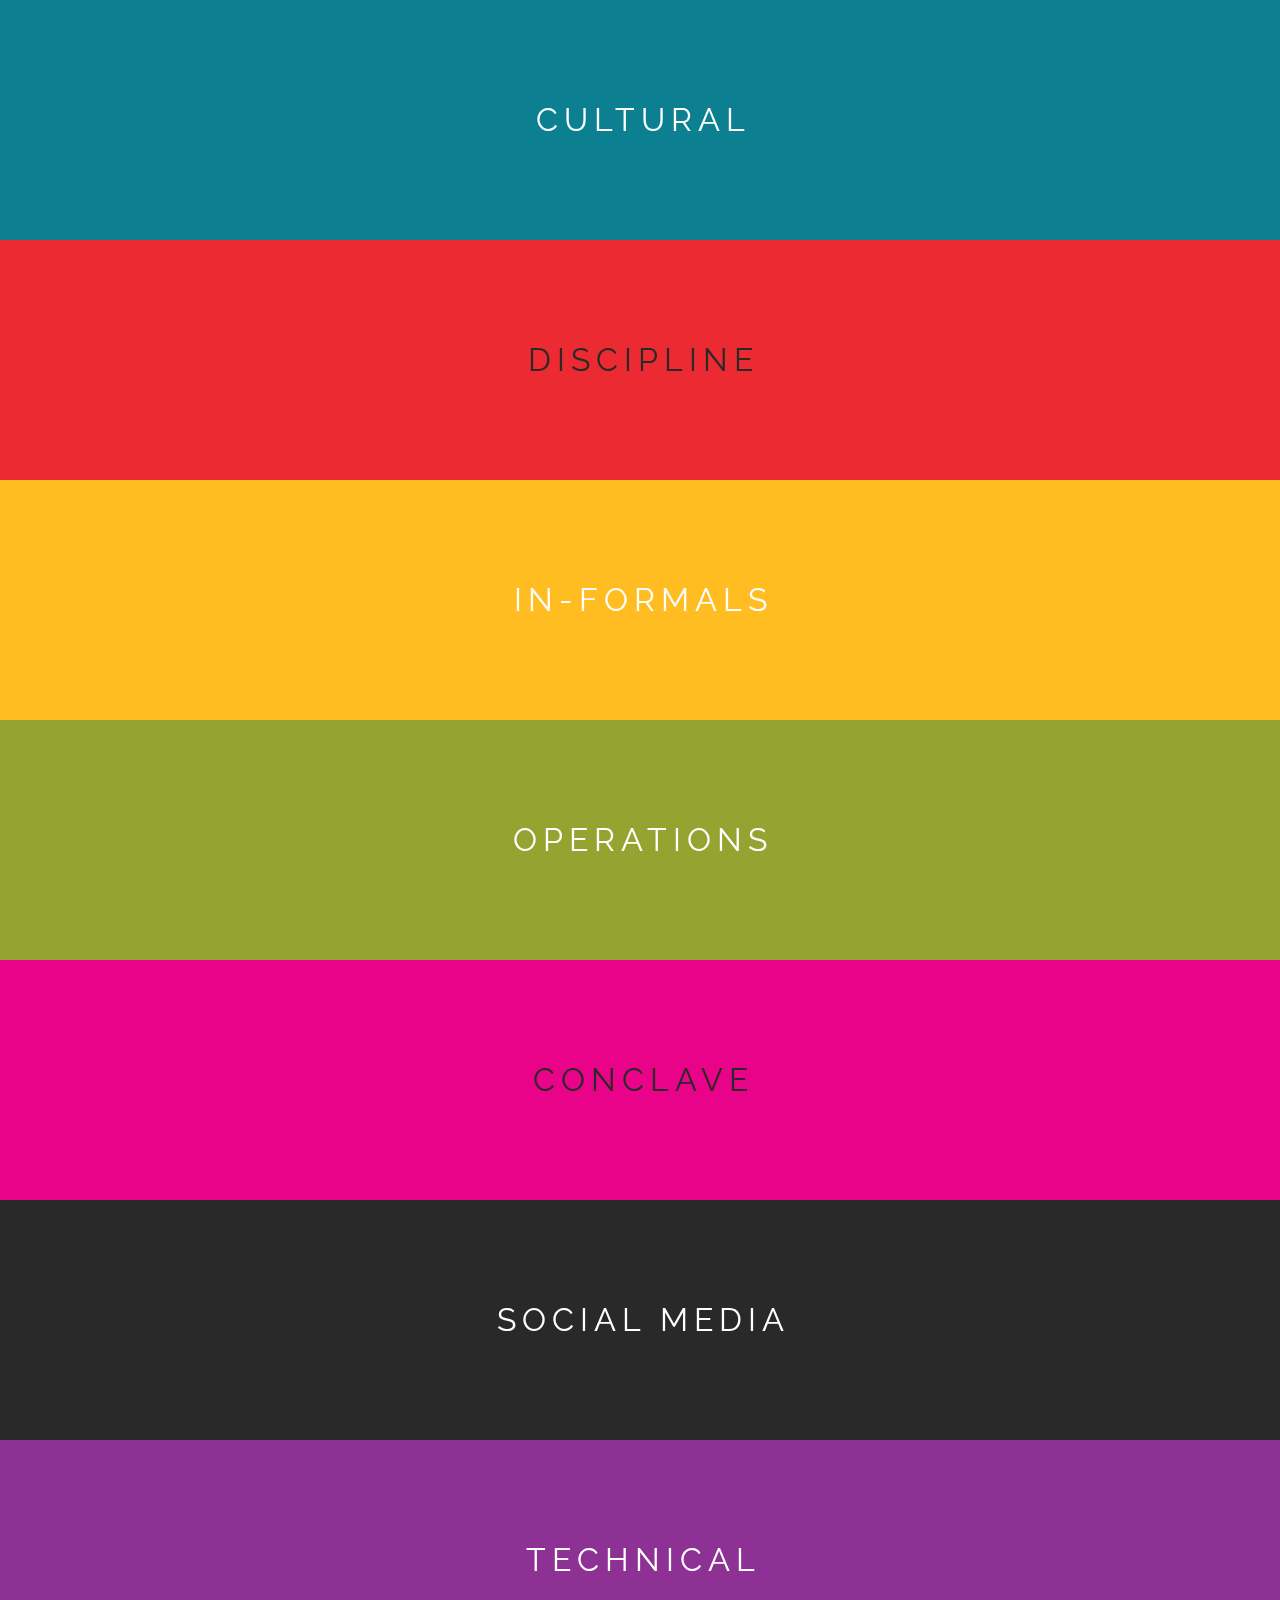
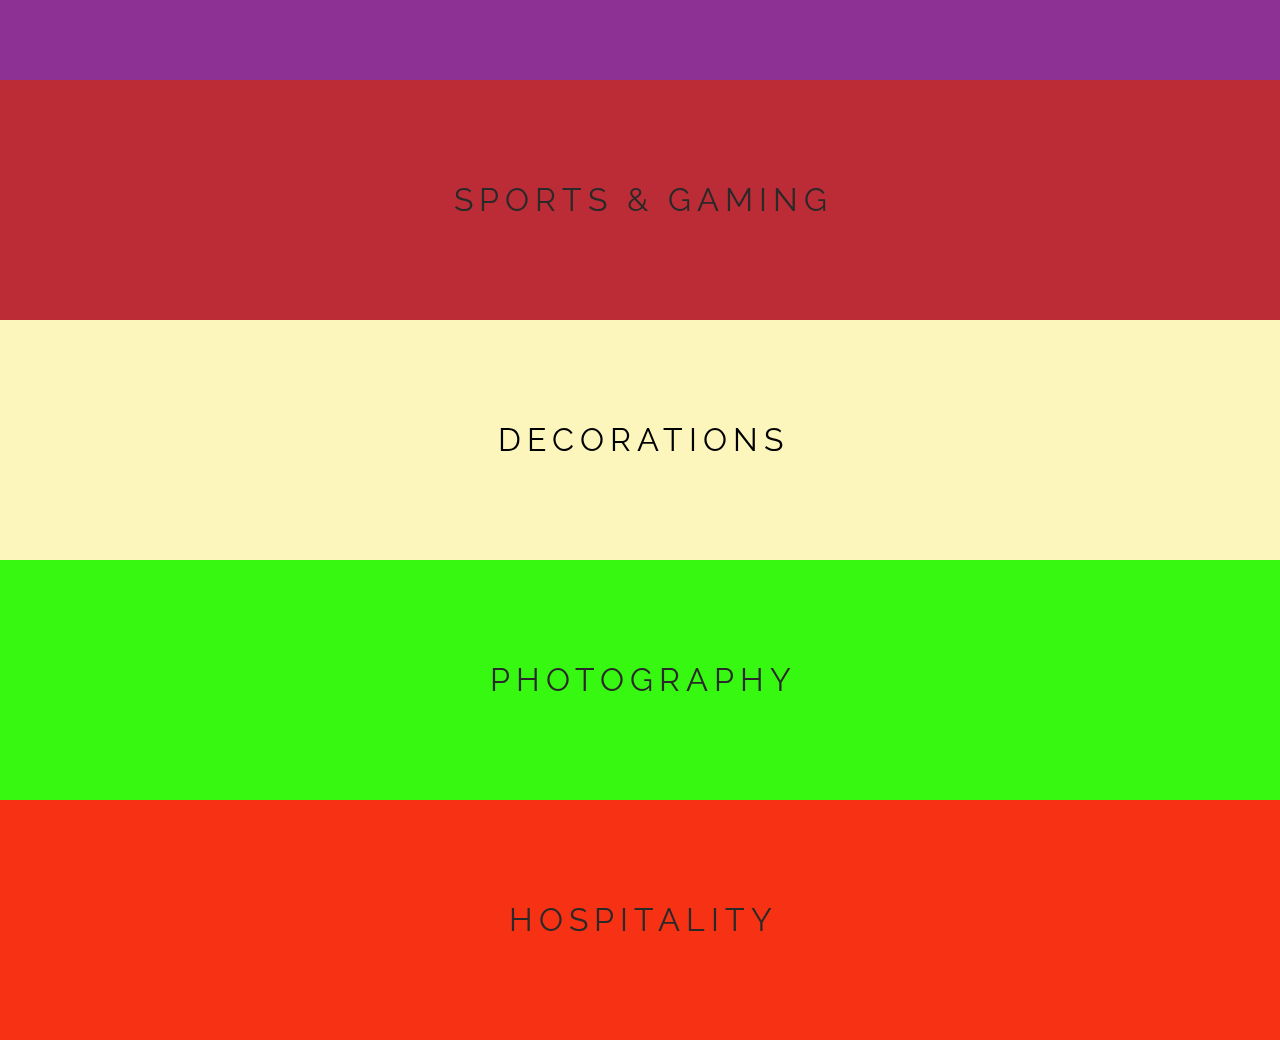
==== registration.html @ 38a3011b "ADDED REGISTRATION PAGE" ====
<!doctype html>
<html lang="en">
    <head>
        <meta charset="utf-8">
        <title>Samvid'20|Registration</title>
        <link id="icon" rel="icon" href="image/favicon.png">
        <meta name="viewport" content="width=device-width, initial-scale=1">
        <link rel="stylesheet" type="text/css" href="https://stackpath.bootstrapcdn.com/font-awesome/4.7.0/css/font-awesome.min.css">
        <link href="css1/bootstrap.css" rel="stylesheet" type="text/css" media="all" />
        <link href="css1/themify-icons.css" rel="stylesheet" type="text/css" media="all" />
        <link href="css1/flexslider.css" rel="stylesheet" type="text/css" media="all" />
        <link href="css1/lightbox.min.css" rel="stylesheet" type="text/css" media="all" />
        <link href="css1/ytplayer.css" rel="stylesheet" type="text/css" media="all" />
        <link href="css1/theme.css" rel="stylesheet" type="text/css" media="all" />
        <link href="css1/custom.css" rel="stylesheet" type="text/css" media="all" />
        <link href='http://fonts.googleapis.com/css?family=Lato:300,400%7CRaleway:100,400,300,500,600,700%7COpen+Sans:400,500,600' rel='stylesheet' type='text/css'>
            
    </head>
    <body class="scroll-assist">
        <div class="nav-container">
            <a id="top"></a>
            
        </div>
        <div class="main-container">
        	
            <section class="page-title page-title-3 image-bg overlay" style="background-color: #00A6BF" >
               
                <div class="container">
                    <div class="row" >
                        <div class="col-sm-12 text-center" >
                        		<a href="https://docs.google.com/forms/d/e/1FAIpQLSdg6oZujBaEdO6rq2VSc9vpoGULXGIgdNaW7DUbyad_zU6bHg/viewform?usp=sf_link">
                            <h3 class="uppercase mb0" >CULTURAL</h3>
                        </a>
                        </div>
                    </div>
                    <!--end of row-->
                </div>
                <!--end of container-->
                
            </section>
            <section class="page-title page-title-3 bg-secondary" style="background-color: #EB2B31">
                <div class="container">
                    <div class="row">
                        <div class="col-sm-12 text-center">
                        	<a href="https://docs.google.com/forms/d/e/1FAIpQLScBGgKpZ2NYuibgDZpDBfMTPeZqMitle542t1HJbQdmaGdaLQ/viewform?
usp=sf_link">
                            <h3 class="uppercase mb0">DISCIPLINE</h3>
                            </a>
                        </div>
                    </div>
                    <!--end of row-->
                </div>
                <!--end of container-->
                
            </section>
            <section class="page-title page-title-3 bg-dark" style="background-color: #FFBD21">
                <div class="container">
                    <div class="row">
                        <div class="col-sm-12 text-center">
                        	<a href="https://docs.google.com/forms/d/e/1FAIpQLSe2bZ2Pf0NYHZ5KgjE90LNUZMKmPjnwbZC8PQmCpOpCmMJXqg/viewform?usp=sf_link">
                            <h3 class="uppercase mb0">IN-FORMALS</h3>
                            </a>
                        </div>
                    </div>
                    <!--end of row-->
                </div>
                <!--end of container-->
                
            </section>
             <section class="page-title page-title-3 image-bg overlay" style="background-color: #C5D835">
                <div class="background-image-holder">
                    <img alt="Background Image" class="background-image" src="img/cover15.jpg" />
                </div>
                <div class="container">
                    <div class="row">
                        <div class="col-sm-12 text-center">
                        	<a href="https://docs.google.com/forms/d/e/1FAIpQLScmH8esftS0ryh6yEjAFq2piFKiWfhfMIO5OFE--J3hjny6sg/viewform?usp=sf_link">
                            <h3 class="uppercase mb0">OPERATIONS</h3>
                            </a>
                        </div>
                    </div>
                    <!--end of row-->
                </div>
                <!--end of container-->
                
            </section>
            <section class="page-title page-title-3 bg-secondary" style="background-color: #E90388">
                <div class="container">
                    <div class="row">
                        <div class="col-sm-12 text-center">
                        	<a href="https://docs.google.com/forms/d/e/1FAIpQLScHVY_7va77iNnobghunbje8pFJllLW6Md2PXJwHs7hRsc9BA/viewform?usp=sf_link">
                            <h3 class="uppercase mb0">CONCLAVE</h3>
                            </a>
                        </div>
                    </div>
                    <!--end of row-->
                </div>
                <!--end of container-->
                
            </section>
            <section class="page-title page-title-3 bg-dark">
                <div class="container">
                    <div class="row">
                        <div class="col-sm-12 text-center">
                        	<a href="https://docs.google.com/forms/d/e/1FAIpQLScQuCJIdkgBvXHtQlxykv0GSHYh146eq_ZfdMkEKgzE4U9jnQ/viewform?usp=sf_link">
                            <h3 class="uppercase mb0">SOCIAL MEDIA</h3>
                            </a>
                        </div>
                    </div>
                    <!--end of row-->
                </div>
                <!--end of container-->
                
            </section>
             <section class="page-title page-title-3 image-bg overlay" style="background-color: #BB36C4">
                <div class="background-image-holder">
                    <img alt="Background Image" class="background-image" src="img/cover15.jpg" />
                </div>
                <div class="container">
                    <div class="row">
                        <div class="col-sm-12 text-center">
                        	<a href="https://docs.google.com/forms/d/e/1FAIpQLSeoUSnI4ty-R6PKnXvTCBtP_oRl4MwCMwve_vCNLLfKW1p5jA/viewform?usp=sf_link">
                            <h3 class="uppercase mb0">TECHNICAL</h3>
                            </a>
                        </div>
                    </div>
                    <!--end of row-->
                </div>
                <!--end of container-->
                
            </section>
            <section class="page-title page-title-3 bg-secondary" style="background-color: #BC2C36">
                <div class="container">
                    <div class="row">
                        <div class="col-sm-12 text-center">
                        	<a href="https://docs.google.com/forms/d/e/1FAIpQLSdadDIlALinBOZww82BaWVtEc509gkLkkj-bGVfu1KhCfNLVg/viewform?usp=sf_link">
                            <h3 class="uppercase mb0">SPORTS & GAMING</h3>
                            </a>
                        </div>
                    </div>
                    <!--end of row-->
                </div>
                <!--end of container-->
                
            </section>
            <section class="page-title page-title-3 bg-dark" style="background-color: #FCF6BC">
                <div class="container">
                    <div class="row">
                        <div class="col-sm-12 text-center">
                        	<a href="https://docs.google.com/forms/d/e/1FAIpQLSePNuMHxF9hpVrH2s8Wxypv_fbvA7QOZXuPlTBXH2KxKXla4Q/viewform?usp=sf_link">
                            <h3 class="uppercase mb0" style="color: black;">DECORATIONS</h3>
                            </a>
                        </div>
                    </div>
                    <!--end of row-->
                </div>
                <!--end of container-->
                
            </section>
              <section class="page-title page-title-3 bg-overlay" style="background-color: #36F811">
                <div class="container">
                    <div class="row">
                        <div class="col-sm-12 text-center">
                        	<a href="https://docs.google.com/forms/d/e/1FAIpQLSfyUjg31hFbKXm-Ztuzc0TQgq8pXmX64WKIUbub-O1hoGCsCw/viewform?usp=sf_link">
                            <h3 class="uppercase mb0">PHOTOGRAPHY</h3>
                            </a>
                        </div>
                    </div>
                    <!--end of row-->
                </div>
                <!--end of container-->
                
            </section>
             <section class="page-title page-title-3 bg-overlay" style="background-color: #F73114">
                <div class="container">
                    <div class="row">
                        <div class="col-sm-12 text-center">
                            <a href="https://docs.google.com/forms/d/e/1FAIpQLScOhxfIsAM8wj6VXpNInMTVZlVLq-oezis2lz98l9KrSXKn8Q/viewform?usp=sf_link">
                            <h3 class="uppercase mb0">HOSPITALITY</h3>
                            </a>
                        </div>
                    </div>
                    <!--end of row-->
                </div>
                <!--end of container-->
                
            </section>

            
            
           

             
        </div>
        <script src="js1/jquery.min.js"></script>
        <script src="js1/bootstrap.min.js"></script>
        <script src="js1/flickr.js"></script>
        <script src="js1/flexslider.min.js"></script>
        <script src="js1/lightbox.min.js"></script>
        <script src="js1/masonry.min.js"></script>
        <script src="js1/twitterfetcher.min.js"></script>
        <script src="js1/spectragram.min.js"></script>
        <script src="js1/ytplayer.min.js"></script>
        <script src="js1/countdown.min.js"></script>
        <script src="js1/smooth-scroll.min.js"></script>
        <script src="js1/parallax.js"></script>
        <script src="js1/scripts.js"></script>
    </body>
</html>
---- css1/ytplayer.css ----
/*___________________________________________________________________________________________________________________________________________________
 _ jquery.mb.components                                                                                                                             _
 _                                                                                                                                                  _
 _ file: mb.YTPlayer.css                                                                                                                            _
 _ last modified: 19/08/14 19.57                                                                                                                    _
 _                                                                                                                                                  _
 _ Open Lab s.r.l., Florence - Italy                                                                                                                _
 _                                                                                                                                                  _
 _ email: matteo@open-lab.com                                                                                                                       _
 _ site: http://pupunzi.com                                                                                                                         _
 _       http://open-lab.com                                                                                                                        _
 _ blog: http://pupunzi.open-lab.com                                                                                                                _
 _ Q&A:  http://jquery.pupunzi.com                                                                                                                  _
 _                                                                                                                                                  _
 _ Licences: MIT, GPL                                                                                                                               _
 _    http://www.opensource.org/licenses/mit-license.php                                                                                            _
 _    http://www.gnu.org/licenses/gpl.html                                                                                                          _
 _                                                                                                                                                  _
 _ Copyright (c) 2001-2014. Matteo Bicocchi (Pupunzi);                                                                                              _
 ___________________________________________________________________________________________________________________________________________________*/


@charset"UTF-8";

.mb_YTPlayer :focus {
  outline: 0;
}

.mb_YTPlayer{
  display:block;
  transform:translateZ(0);
  transform-style: preserve-3d;
  perspective: 1000;
  backface-visibility: hidden;
  transform:translate3d(0,0,0);
  animation-timing-function: linear;
  box-sizing: border-box;
}

.mbYTP_wrapper iframe {
  max-width: 4000px !important;
}

.inline_YTPlayer{
  margin-bottom: 20px;
  vertical-align:top;
  position:relative;
  left:0;
  overflow: hidden;
  border-radius: 4px;
  box-shadow: 0 0 5px rgba(0,0,0,.7);
  background: rgba(0,0,0,.5);
}

.inline_YTPlayer img{
  border: none!important;
  margin:0!important;
  padding:0!important;
  -moz-transform: none!important;
  -webkit-transform: none!important;
  -o-transform: none!important;
  transform: none!important;
}

/*CONTROL BAR*/

.mb_YTPBar .ytpicon{
  font-size: 20px;
  font-family: 'ytpregular';
}

.mb_YTPBar .mb_YTPUrl.ytpicon{
  font-size: 30px;
}

.mb_YTPBar{
  transition: opacity 1s;
  -moz-transition: opacity 1s;
  -webkit-transition: opacity 1s;
  -o-transition: opacity 1s;
  display:block;
  width:100%;
  height:10px;
  padding:5px;
  background:#333;
  position:fixed;
  bottom:0;
  left:0;
  -moz-box-sizing:padding-box;
  -webkit-box-sizing:border-box;
  text-align:left;
  z-index: 1000;
  font: 14px/16px sans-serif;
  color:white;
  opacity:.1;
}

.mb_YTPBar.visible, .mb_YTPBar:hover{
  opacity:1;
}

.mb_YTPBar .buttonBar{
  -moz-transition: all 1s;
  -webkit-transition: all 1s;
  -o-transition: all 1s;
  transition: all 1s;
  background:transparent;
  font:12px/14px Calibri;
  position:absolute;
  top:-30px;
  left:0;
  padding: 5px;
  width:100%;
  -moz-box-sizing: border-box;
  -webkit-box-sizing: border-box;
  -o-box-sizing: border-box;
  box-sizing: border-box;
}

.mb_YTPBar:hover .buttonBar{
  background: rgba(0,0,0,0.4);
}

.mb_YTPBar span{
  display:inline-block;
  font:16px/20px Calibri, sans-serif;
  position:relative;
  width: 30px;
  height: 25px;
  vertical-align: middle;
}

.mb_YTPBar span.mb_YTPTime{
  width: 130px;
}

.mb_YTPBar span.mb_YTPUrl,.mb_YTPBar span.mb_OnlyYT {
  position: absolute;
  width: auto;
  display:block;
  top:6px;
  right:10px;
  cursor: pointer;
}

.mb_YTPBar span.mb_YTPUrl img{
  width: 60px;
}

.mb_YTPBar span.mb_OnlyYT {
  left:185px;
  right: auto;
}
.mb_YTPBar span.mb_OnlyYT img{
  width: 25px;
}

.mb_YTPBar span.mb_YTPUrl a{
  color:white;
}

.mb_YTPPlaypause,.mb_YTPlayer .mb_YTPPlaypause img{
  cursor:pointer;
}

.mb_YTPMuteUnmute{
  cursor:pointer;
}

/*PROGRESS BAR*/
.mb_YTPProgress{
  height:10px;
  width:100%;
  background:#222;
  bottom:0;
  left:0;
}

.mb_YTPLoaded{
  height:10px;
  width:0;
  background:#444;
  left:0;
}

.mb_YTPseekbar{
  height:10px;
  width:0;
  background:#fff;
  bottom:0;
  left:0;
  box-shadow: rgba(82, 82, 82, 0.47) 1px 1px 3px;
}

.YTPOverlay{
  backface-visibility: hidden;
  -webkit-backface-visibility: hidden;
  -webkit-transform-style: "flat";
  box-sizing: border-box;
}

/*RASTER OVERLAY*/
.YTPOverlay.raster{
  background: url("../images/raster.png");
}

.YTPOverlay.raster.retina{
  background: url("../images/raster@2x.png");
}

.YTPOverlay.raster-dot{
  background: url("../images/raster_dot.png");
}

.YTPOverlay.raster-dot.retina{
  background: url("../images/raster_dot@2x.png");
}
---- css1/custom.css ----
/****** PLACE YOUR CUSTOM STYLES HERE ******/
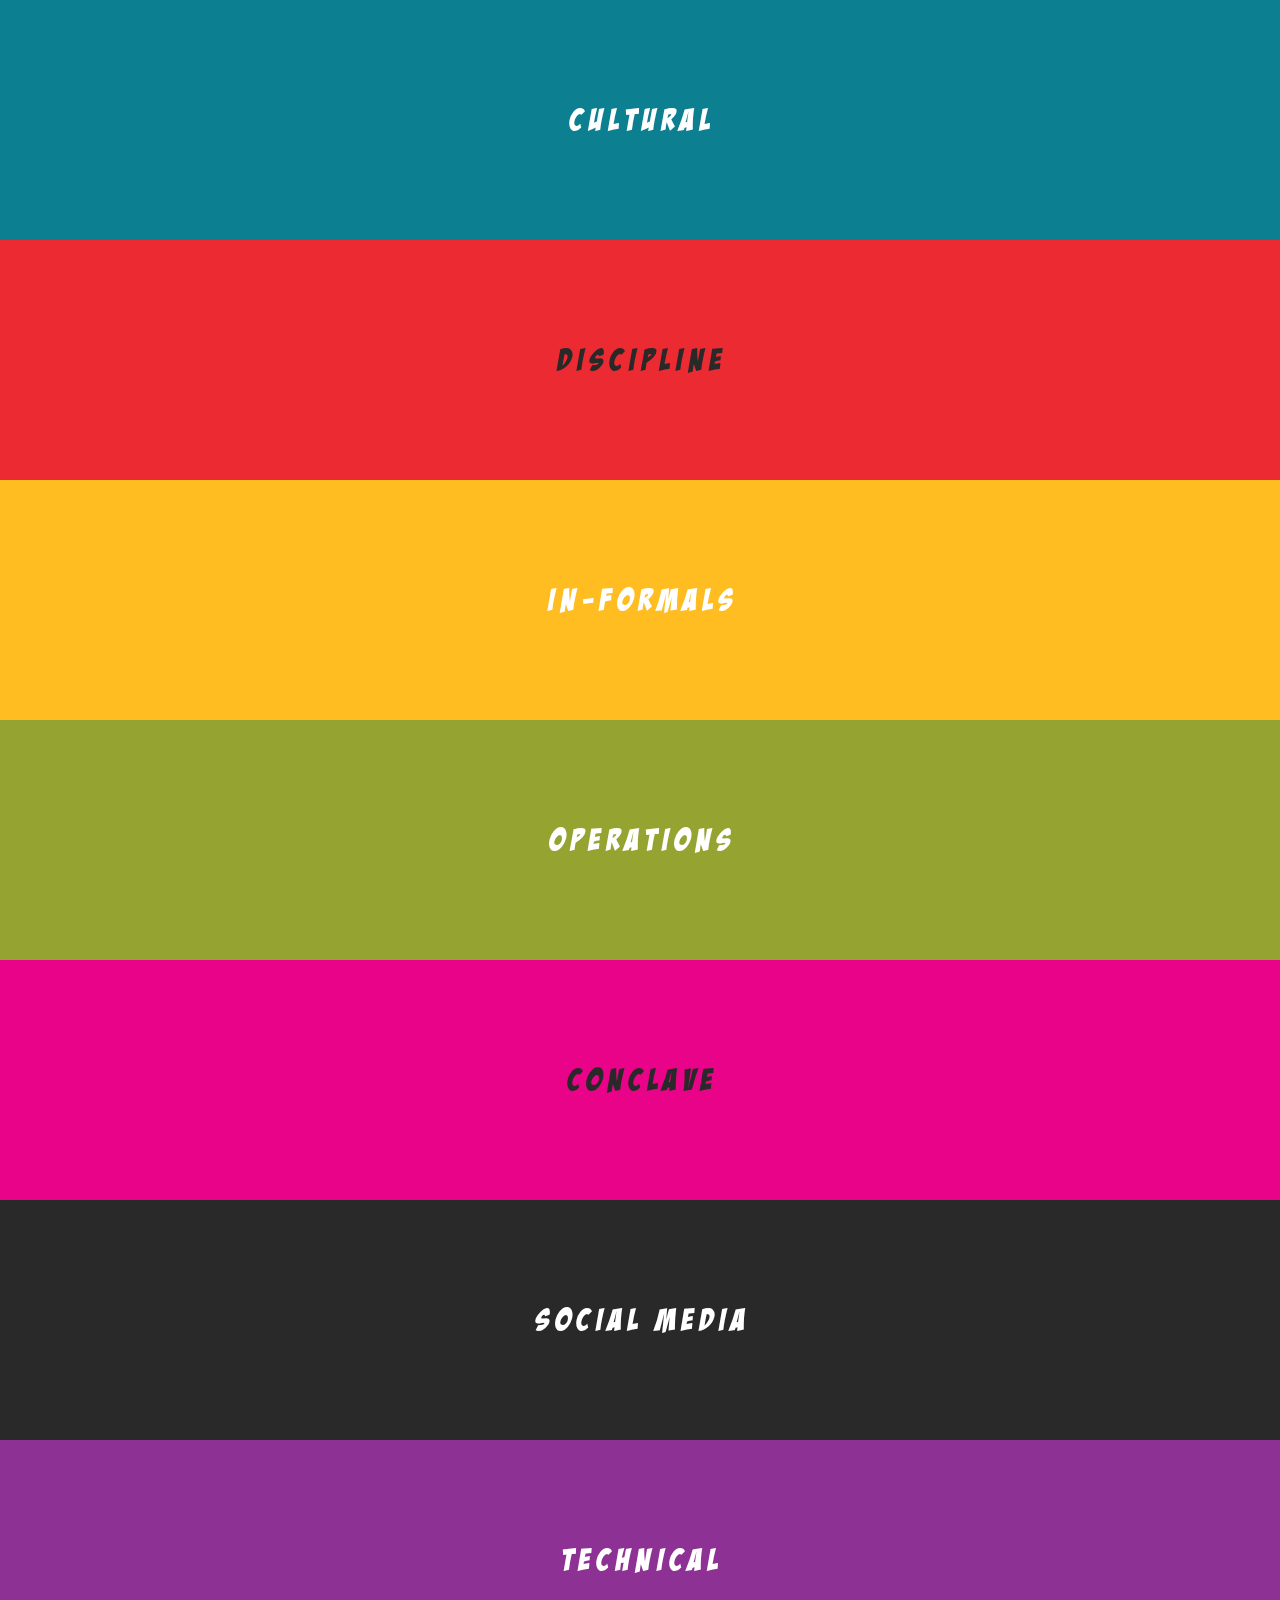
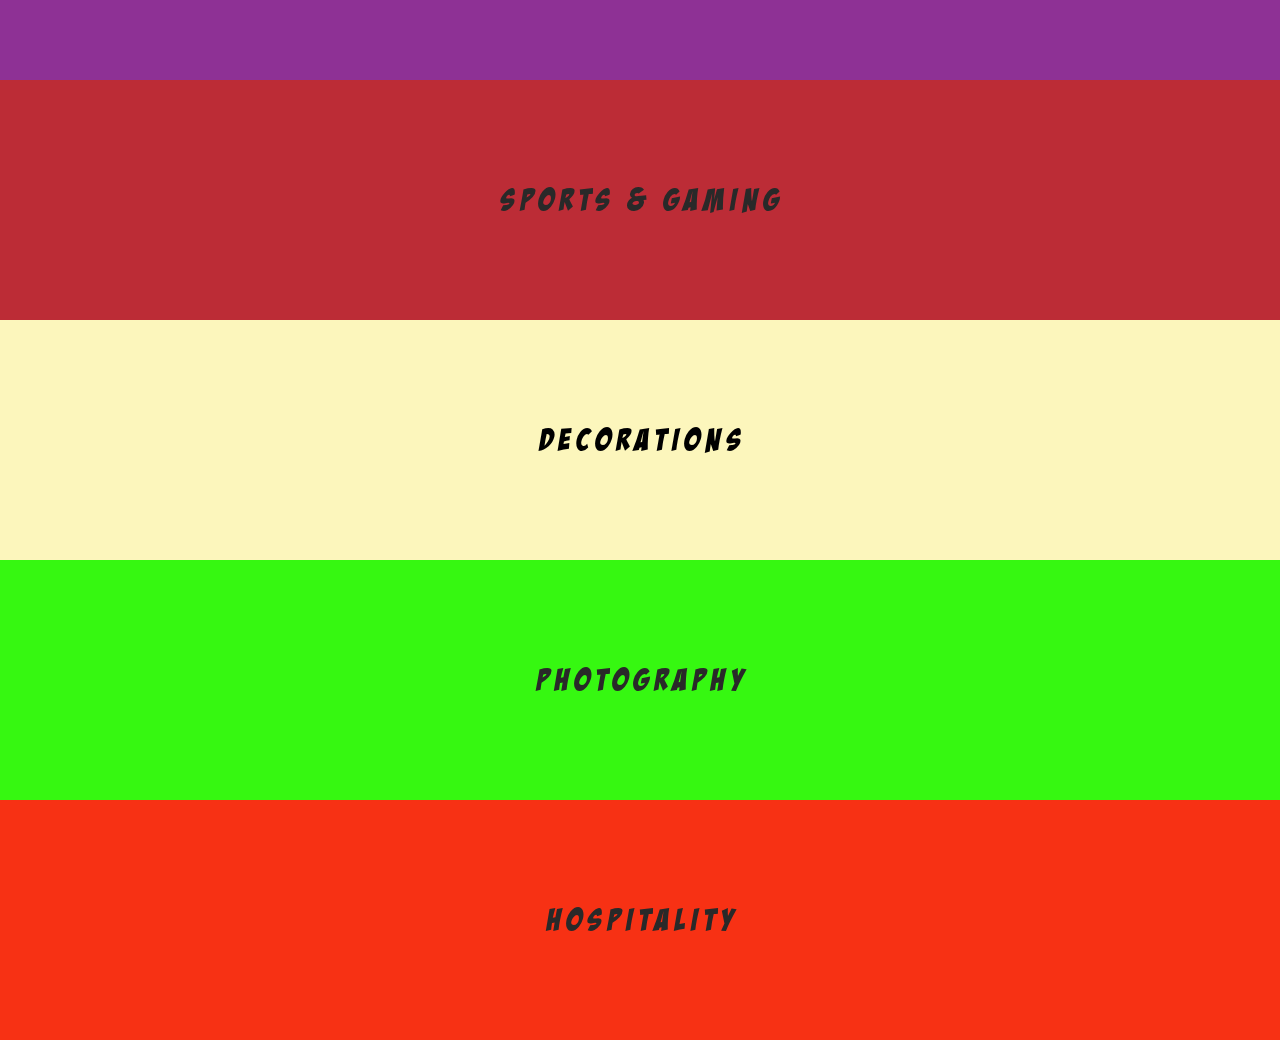
==== commit 197480c9: "font style" ====
--- a/registration.html
+++ b/registration.html
@@ -6,6 +6,7 @@
         <link id="icon" rel="icon" href="image/favicon.png">
         <meta name="viewport" content="width=device-width, initial-scale=1">
         <link rel="stylesheet" type="text/css" href="https://stackpath.bootstrapcdn.com/font-awesome/4.7.0/css/font-awesome.min.css">
+        <link rel="stylesheet" href="css/layout.css"/>
         <link href="css1/bootstrap.css" rel="stylesheet" type="text/css" media="all" />
         <link href="css1/themify-icons.css" rel="stylesheet" type="text/css" media="all" />
         <link href="css1/flexslider.css" rel="stylesheet" type="text/css" media="all" />
@@ -16,6 +17,13 @@
         <link href='http://fonts.googleapis.com/css?family=Lato:300,400%7CRaleway:100,400,300,500,600,700%7COpen+Sans:400,500,600' rel='stylesheet' type='text/css'>
             
     </head>
+    <style type="text/css">
+        
+    h3
+    {
+        font-family: 'badaboom';
+    }
+    </style>
     <body class="scroll-assist">
         <div class="nav-container">
             <a id="top"></a>
--- a/css/layout.css
+++ b/css/layout.css
@@ -0,0 +1,596 @@
+
+@import url('https://fonts.googleapis.com/css?family=Luckiest+Guy&display=swap');
+@import url('https://fonts.googleapis.com/css?family=Bangers&display=swap');
+@import url("colors/color-gold.css");
+
+
+/* #Panel
+================================================== */
+@font-face {
+	font-family: 'badaboom';
+	src: url(../css/font/BADABB__.TTF);
+	font-style: normal;
+	font-weight: bold;
+}
+body {
+    margin: 0;
+    padding: 0;
+    overflow: hidden;
+}
+
+/* #PAGE LOAD */
+
+body.royal_loader {
+    background: none;
+    visibility: hidden;
+}
+#royal_preloader {
+    font-family: Arial;
+    font-size: 12px;
+    visibility: visible;
+    position: fixed;
+    top: 0px;
+    right: 0px;
+    bottom: 0px;
+    left: 0px;
+    z-index: 9999999999;
+    -webkit-transition: opacity 0.2s linear 0.8s;
+       -moz-transition: opacity 0.2s linear 0.8s;
+        -ms-transition: opacity 0.2s linear 0.8s;
+         -o-transition: opacity 0.2s linear 0.8s;
+            transition: opacity 0.2s linear 0.8s;
+}
+#royal_preloader.complete {
+    opacity: 0;
+}
+#royal_preloader .background {
+    position: absolute;
+    top: 0px;
+    bottom: 0px;
+    left: 0px;
+    right: 0px;
+    background-color: #000000;
+    -webkit-transition: background 0.5s linear;
+       -moz-transition: background 0.5s linear;
+        -ms-transition: background 0.5s linear;
+         -o-transition: background 0.5s linear;
+            transition: background 0.5s linear;
+}
+#royal_preloader.number .name {
+    position: absolute;
+    top: 20%;
+    left: 0px;
+    right: 0px;
+    text-transform: uppercase;
+    color: #EEEEEE;
+    text-align: center;
+    opacity: 0;
+    -webkit-transition: -webkit-transform 0.3s linear;
+       -moz-transition: -moz-transform 0.3s linear;
+        -ms-transition: -ms-transform 0.3s linear;
+         -o-transition: -o-transform 0.3s linear;
+            transition: transform 0.3s linear;
+    -webkit-animation: fly 0.3s;
+       -moz-animation: fly 0.3s;
+        -ms-animation: fly 0.3s;
+         -o-animation: fly 0.3s;
+            animation: fly 0.3s;
+}
+#royal_preloader.number .percentage {
+    color: #FFFFFF;
+    font-family: Impact, Arial;
+    text-shadow: 1px 1px 2px rgba(0, 0, 0, 0.5);
+    text-align: center;
+    margin: -90px 0px 0px -90px;
+    background-image: url('../images/loader.gif');
+    background-repeat: no-repeat;
+    background-position: 50% 0;
+    padding-top: 80px;
+    width: 180px;
+    position: absolute;
+    font-size: 50px;
+    top: 50%;
+    left: 50%;
+    -webkit-transition: all 0.3s linear 0.5s;
+       -moz-transition: all 0.3s linear 0.5s;
+        -ms-transition: all 0.3s linear 0.5s;
+         -o-transition: all 0.3s linear 0.5s;
+            transition: all 0.3s linear 0.5s;
+}
+#royal_preloader.text .loader {
+    position: absolute;
+	font-family: 'Sifonn-Basic';
+	text-shadow: 0 0 15px rgba(0,0,0,0.3);
+	text-transform:uppercase;
+    top: 50%;
+    left: 50%;
+    height: 40px;
+    line-height: 40px;
+    margin-top: -20px;
+    letter-spacing: 3px;
+    font-size: 36px;
+    white-space: nowrap;
+}
+#royal_preloader.text .loader div {
+    position: absolute;
+    top: 0px;
+    right: 0px;
+    bottom: 0px;
+    left: 0%;
+    background-color: #000000;
+    opacity: 0.7;
+    filter: alpha(opacity=70);
+    -webkit-transition: left 0.3s linear;
+       -moz-transition: left 0.3s linear;
+        -ms-transition: left 0.3s linear;
+         -o-transition: left 0.3s linear;
+            transition: left 0.3s linear;
+}
+#royal_preloader.logo .loader {
+    width: 80px;
+    height: 80px;
+    position: absolute;
+    left: 50%;
+    top: 50%;
+    margin: -40px 0px 0px -40px;
+    overflow: hidden;
+    background-position: 50% 50%;
+    background-repeat: no-repeat;
+    background-size: cover;
+    border-radius: 100%;
+}
+#royal_preloader.logo .loader div {
+    position: absolute;
+    bottom: 0%;
+    left: 0px;
+    right: 0px;
+    height: 100%;
+    opacity: 0.7;
+    filter: alpha(opacity=70);
+    -webkit-transition: bottom 0.3s linear;
+       -moz-transition: bottom 0.3s linear;
+        -ms-transition: bottom 0.3s linear;
+         -o-transition: bottom 0.3s linear;
+            transition: bottom 0.3s linear;
+}
+#royal_preloader.logo .percentage {
+    position: absolute;
+    width: 80px;
+    height: 40px;
+    line-height: 40px;
+    top: 50%;
+    left: 50%;
+    margin: 40px 0px 0px -40px;
+    color: #072E77;
+    text-align: center;
+    font-family: Arial;
+    font-size: 12px;
+    font-weight: bold;
+}
+
+@-webkit-keyframes fly {
+    0% { opacity: 0; top: 50%; }
+    20% {opacity: 1; top: 40%; }
+    100% { opacity: 0; top: 20%;}
+}
+@-moz-keyframes fly {
+    0% { opacity: 0; top: 50%; }
+    20% {opacity: 1; top: 40%; }
+    100% { opacity: 0; top: 20%;}
+}
+@-ms-keyframes fly {
+    0% { opacity: 0; top: 50%; }
+    20% {opacity: 1; top: 40%; }
+    100% { opacity: 0; top: 20%;}
+}
+@-o-keyframes fly {
+    0% { opacity: 0; top: 50%; }
+    20% {opacity: 1; top: 40%; }
+    100% { opacity: 0; top: 20%;}
+}
+@keyframes fly {
+    0% { opacity: 0; top: 50%; }
+    20% {opacity: 1; top: 40%; }
+    100% { opacity: 0; top: 20%;}
+}
+
+
+
+/* #Home
+================================================== */
+
+#home{
+    position: relative;
+    background:url('../image/homeBg.png');
+ /*   background-color: black;*/
+    background-size: cover;
+    margin: 0 auto;
+    width: 100%;
+    overflow:hidden;
+    z-index:2;
+}
+.big-text { 
+	position: absolute; 
+	left:0;
+	top:50%;
+	margin-top:-25px;
+	width:100%;
+	font-family: 'Sifonn-Basic';
+	text-shadow: 0 0 15px rgba(0,0,0,0.6);
+	text-transform:uppercase;
+	text-align:center;
+	font-size: 60px; 
+	line-height:60px;
+	z-index: 200; 
+}
+.big-text span{ 
+	padding-top:15px;
+	padding-bottom:25px;
+	border-top:1px solid #fff;
+	border-bottom:1px solid #fff;
+}
+.small-text { 
+	position: absolute;
+	left:0;
+	top:50%;
+	margin-top:70px;
+	width:100%;
+	color:#fff;
+	font-family: 'Satisfy', cursive;
+	text-shadow: 0 0 5px rgba(0,0,0,0.1);
+	text-align:center;
+	font-size: 20px; 
+	line-height:20px;
+	font-weight: 100;
+	z-index: 200; 
+}
+.small-text a {
+	position: relative;
+	display: inline-block;
+	outline: none;
+	text-align:left;
+	color: #fff;
+	text-decoration: none;
+	text-shadow: 0 0 1px rgba(255,255,255,0.3);
+	font-size: 20px;
+}
+.small-text a:hover,
+.small-text a:focus {
+	outline: none;
+}
+.cl-effect-5 a {
+	overflow: hidden;
+	text-align:center;
+	padding-left:5px;
+	padding-right:5px;
+}
+
+.cl-effect-5 a span {
+	position: relative;
+	display: inline-block;
+	text-align:left;
+	padding-top:10px;
+	padding-bottom:10px;
+	-webkit-transition: -webkit-transform 0.3s;
+	-moz-transition: -moz-transform 0.3s;
+	transition: transform 0.3s;
+}
+
+.cl-effect-5 a span::before {
+	position: absolute;
+	top: 100%;
+	padding-top:10px;
+	padding-bottom:10px;
+	content: attr(data-hover);
+	text-align:left;
+	-webkit-transform: translate3d(0,0,0);
+	-moz-transform: translate3d(0,0,0);
+	transform: translate3d(0,0,0);
+}
+
+.cl-effect-5 a:hover span,
+.cl-effect-5 a:focus span {
+	-webkit-transform: translateY(-100%);
+	-moz-transform: translateY(-100%);
+	transform: translateY(-100%);
+}
+
+
+
+.flippy {
+position: relative;
+}
+.flippy > * {
+position: absolute;
+opacity: 0;
+width:100%;
+top:-100px;
+}
+.flippy > *:first-child {
+opacity: 1;
+top: 0;
+}
+/* Icon Fonts
+*********************************/
+/* Font-face Icons */
+@font-face {
+	font-family: 'flexslider-icon';
+	src:url('font/flexslider-icon.eot');
+	src:url('font/flexslider-icon.eot?#iefix') format('embedded-opentype'),
+		url('font/flexslider-icon.woff') format('woff'),
+		url('font/flexslider-icon.ttf') format('truetype'),
+		url('font/flexslider-icon.svg#flexslider-icon') format('svg');
+	font-weight: normal;
+	font-style: normal;
+}
+
+/* FlexSlider Necessary Styles
+*********************************/
+.flexslider {margin: 0; padding: 0;}
+.flexslider .slides > li {display: none; -webkit-backface-visibility: hidden;} /* Hide the slides before the JS is loaded. Avoids image jumping */
+.flexslider .slides img {width: 100%; display: block;}
+.flex-pauseplay span {text-transform: capitalize;}
+
+/* Clearfix for the .slides element */
+.slides:after {content: "\0020"; display: block; clear: both; visibility: hidden; line-height: 0; height: 0;}
+html[xmlns] .slides {display: block;}
+* html .slides {height: 1%;} 
+ 
+/* #Media Queries
+================================================== */
+
+
+@media only screen and (max-width: 800px) {
+h1 { font-size: 28px; line-height:28px; }
+.header-text p{
+	padding-top:50px;
+} 
+.header-shadow-text{
+	margin-top:-20px;
+	font-size: 40px;
+	line-height:40px;
+}
+#royal_preloader.text .loader {
+    letter-spacing: 2px;
+    font-size: 26px;
+}
+
+}
+
+
+@media only screen and (min-width: 960px) and (max-width: 1199px) {
+.big-text { 
+	margin-top:-20px;
+	font-size: 50px; 
+	line-height:50px; 
+} 
+}
+@media only screen and (min-width: 768px) and (max-width: 959px) {
+.big-text { 
+	margin-top:-10px;
+	font-size: 40px; 
+	line-height:40px; 
+} 
+}
+
+@media only screen and (min-width: 480px) and (max-width: 767px) {
+.big-text { 
+	margin-top:0;
+	font-size: 25px; 
+	line-height:25px; 
+}
+}
+
+@media only screen and (min-width: 320px) and (max-width: 479px) {
+.big-text { 
+	margin-top:5px;
+	font-size: 17px; 
+	line-height:17px; 
+}
+}
+
+@media only screen and (max-width: 319px) {
+.big-text { 
+	margin-top:10px;
+	font-size: 12px; 
+	line-height:12px; 
+}
+}
+
+
+
+/* #Font-Face
+================================================== */
+
+
+
+@font-face {
+    font-family: 'OpenSans-Light-webfont';
+    src: url('font/OpenSans-Light-webfont.eot');
+    src: url('font/OpenSans-Light-webfont.eot?#iefix') format('embedded-opentype'),
+         url('font/OpenSans-Light-webfont.woff') format('woff'),
+         url('font/OpenSans-Light-webfont.ttf') format('truetype'),
+         url('font/OpenSans-Light-webfont.svg#BebasNeueRegular') format('svg');
+    font-weight: normal;
+    font-style: normal;
+}
+
+@font-face {
+    font-family: 'Sifonn-Basic';
+    src: url('font/Sifonn-Basic.eot');
+    src: url('font/Sifonn-Basic.eot?#iefix') format('embedded-opentype'),
+         url('font/Sifonn-Basic.woff') format('woff'),
+         url('font/Sifonn-Basic.ttf') format('truetype'),
+         url('font/Sifonn-Basic.svg') format('svg');
+    font-weight: normal;
+    font-style: normal;
+}
+
+@font-face {
+    font-family: 'Sifonn-Basic-Outline';
+    src: url('font/Sifonn-Basic-Outline.eot');
+    src: url('font/Sifonn-Basic-Outline.eot?#iefix') format('embedded-opentype'),
+         url('font/Sifonn-Basic-Outline.woff') format('woff'),
+         url('font/Sifonn-Basic-Outline.ttf') format('truetype'),
+         url('font/Sifonn-Basic-Outline.svg') format('svg');
+    font-weight: normal;
+    font-style: normal;
+}
+/*COUNTDOWN*/
+
+.countdownbody{ 
+    font: normal 13px/20px badaboom, Helvetica, sans-serif; word-wrap:break-word;
+    color: #eee;
+    background: #030000;
+    position: relative;bottom: 15%;left: 2.5%; align-items: center;
+}
+#countdown{
+    width: 27%;
+    height: 112px;
+    text-align: center;
+    background: #f05e23;
+    font-family: 'badaboom';
+    border: 1px solid #111;
+    border-radius: 5px;
+    box-shadow: 0px 0px 8px rgba(0, 0, 0, 0.6);
+    margin: auto;
+    padding: 24px 0;
+    position: absolute;
+  top: 0; bottom: 0; left: 0; right: 0;
+}
+
+#countdown:before{
+    content:"";
+    width: 8px;
+    height: 65px;
+    background: #444;
+    background-image: -webkit-linear-gradient(top, #555, #444, #444, #555); 
+    background-image:    -moz-linear-gradient(top, #555, #444, #444, #555);
+    background-image:     -ms-linear-gradient(top, #555, #444, #444, #555);
+    background-image:      -o-linear-gradient(top, #555, #444, #444, #555);
+    border: 1px solid #111;
+    border-top-left-radius: 6px;
+    border-bottom-left-radius: 6px;
+    display: block;
+    position: absolute;
+    top: 48px; left: -10px;
+}
+
+#countdown:after{
+    content:"";
+    width: 8px;
+    height: 65px;
+    background: #444;
+    background-image: -webkit-linear-gradient(top, #555, #444, #444, #555); 
+    background-image:    -moz-linear-gradient(top, #555, #444, #444, #555);
+    background-image:     -ms-linear-gradient(top, #555, #444, #444, #555);
+    background-image:      -o-linear-gradient(top, #555, #444, #444, #555);
+    border: 1px solid #111;
+    border-top-right-radius: 6px;
+    border-bottom-right-radius: 6px;
+    display: block;
+    position: absolute;
+    top: 48px; right: 10px;
+}
+
+#countdown #tiles{
+    position: relative;
+    z-index: 1;
+}
+
+#countdown #tiles > span{
+    width: 92px;
+    max-width: 92px;
+    font: bold 48px 'badaboom', Arial, sans-serif;
+    text-align: center;
+    color: #111;
+    background-color: #ddd;
+    background-image: -webkit-linear-gradient(top, #bbb, #eee); 
+    background-image:    -moz-linear-gradient(top, #bbb, #eee);
+    background-image:     -ms-linear-gradient(top, #bbb, #eee);
+    background-image:      -o-linear-gradient(top, #bbb, #eee);
+    border-top: 1px solid #fff;
+    border-radius: 3px;
+    box-shadow: 0px 0px 12px rgba(0, 0, 0, 0.7);
+    margin: 0 7px;
+    padding: 18px 0;
+    display: inline-block;
+    position: relative;
+}
+
+#countdown #tiles > span:before{
+    content:"";
+    width: 100%;
+    height: 13px;
+    background: #111;
+    display: block;
+    padding: 0 3px;
+    position: absolute;
+    font-family: 'badaboom';
+    top: 41%; left: -3px;
+    z-index: -1;
+}
+
+#countdown #tiles > span:after{
+    content:"";
+    width: 100%;
+    height: 1px;
+    background: #eee;
+    border-top: 1px solid #333;
+    display: block;
+    font-family: 'badaboom';
+    position: absolute;
+    top: 48%; left: 0;
+}
+
+#countdown .labels{
+    width: 100%;
+    height: 25px;
+    text-align: center;
+    position: absolute;
+    bottom: 8px;
+}
+
+#countdown .labels li{
+    width: 102px;
+    font: bold 17px 'badaboom', Arial, sans-serif;
+    color: #ffe200;
+    text-shadow: 1px 1px 0px #000;
+    text-align: center;
+    text-transform: uppercase;
+    display: inline-block;
+}
+.tagline {
+    position: relative;
+    bottom: 50%;
+}
+@media screen and (max-width: 450px) {
+    .tagline {
+        bottom: 45%;
+        left: -6%;
+    }
+    .flippy li span {
+        font-size: 25px;
+    }
+    .countdownbody {
+        bottom: 20%;
+    }
+    input {
+        font-size: 40px !important;
+    }
+    #countdown {
+        width: 88%;
+        height: 100px;
+    }
+}
+
+
+
+
+
+
+
+
+
+
+
